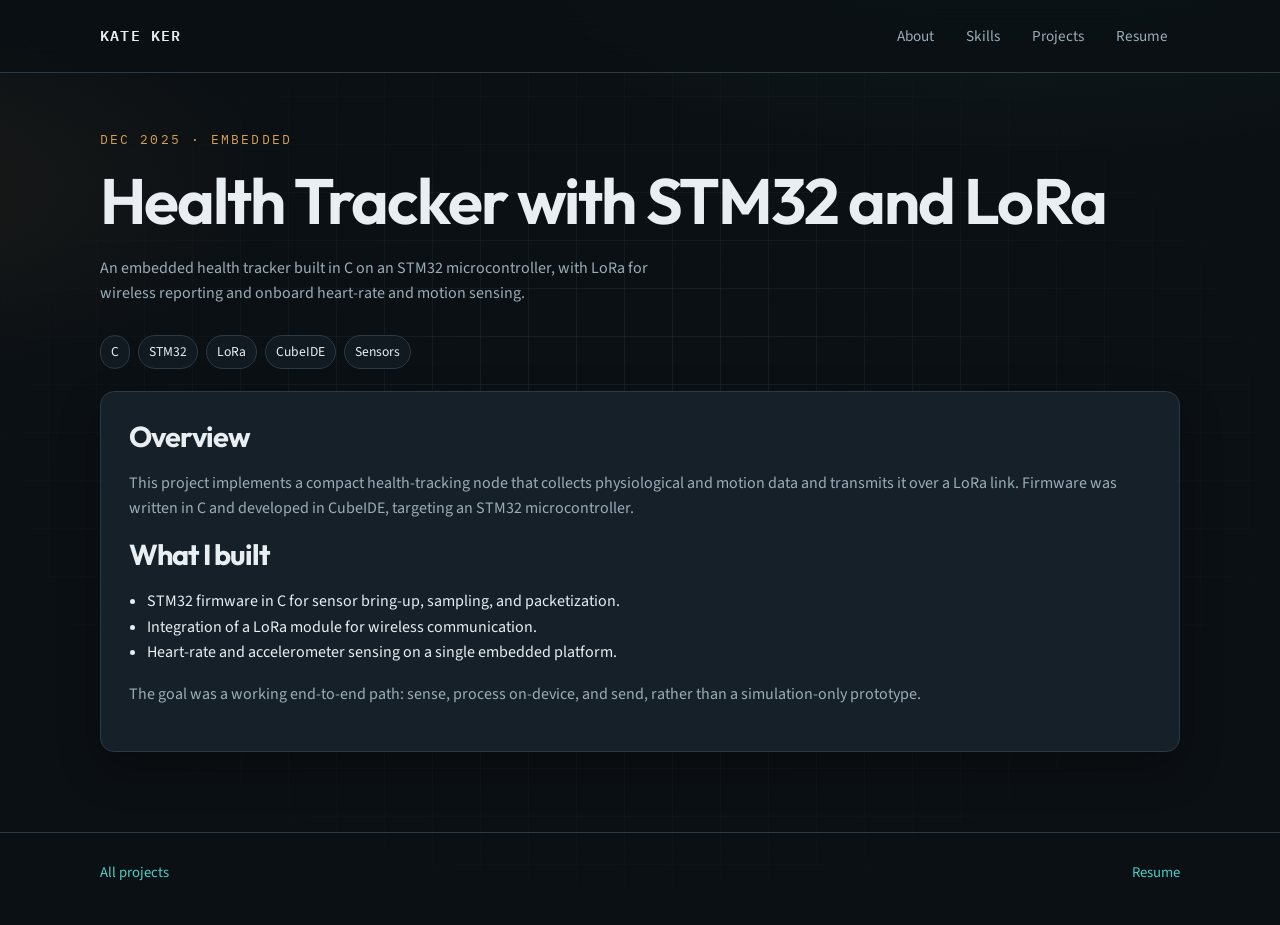
==== projects/health-tracker.html @ 916dba59 "Add a GitHub Pages portfolio with intro, skills, projects, and resume. Co-authored-by: Cursor <curso" ====
<!DOCTYPE html>
<html lang="en">
  <head>
    <meta charset="utf-8" />
    <meta name="viewport" content="width=device-width, initial-scale=1" />
    <title>Health Tracker with STM32 and LoRa | Kate Ker</title>
    <link rel="preconnect" href="https://fonts.googleapis.com" />
    <link rel="preconnect" href="https://fonts.gstatic.com" crossorigin />
    <link
      href="https://fonts.googleapis.com/css2?family=IBM+Plex+Mono:wght@400;600&family=Outfit:wght@500;650&family=Source+Sans+3:wght@400;600;700&display=swap"
      rel="stylesheet"
    />
    <link rel="stylesheet" href="../css/styles.css" />
  </head>
  <body>
    <div class="page-bg" aria-hidden="true"></div>
    <header class="site-header">
      <div class="wrap header-inner">
        <a class="logo" href="../index.html">Kate Ker</a>
        <button class="nav-toggle" type="button" aria-expanded="false" aria-controls="site-nav">Menu</button>
        <nav class="nav" id="site-nav">
          <a href="../index.html#about">About</a>
          <a href="../index.html#skills">Skills</a>
          <a href="../index.html#projects">Projects</a>
          <a href="../resume.html">Resume</a>
        </nav>
      </div>
    </header>

    <main class="page">
      <div class="wrap">
        <p class="kicker">Dec 2025 · Embedded</p>
        <h1>Health Tracker with STM32 and LoRa</h1>
        <p class="page-intro">
          An embedded health tracker built in C on an STM32 microcontroller, with LoRa for wireless
          reporting and onboard heart-rate and motion sensing.
        </p>
        <div class="tags" style="margin-bottom: 22px">
          <span class="tag">C</span>
          <span class="tag">STM32</span>
          <span class="tag">LoRa</span>
          <span class="tag">CubeIDE</span>
          <span class="tag">Sensors</span>
        </div>
        <article class="project-body">
          <h2>Overview</h2>
          <p>
            This project implements a compact health-tracking node that collects physiological and
            motion data and transmits it over a LoRa link. Firmware was written in C and developed
            in CubeIDE, targeting an STM32 microcontroller.
          </p>
          <h2>What I built</h2>
          <ul>
            <li>STM32 firmware in C for sensor bring-up, sampling, and packetization.</li>
            <li>Integration of a LoRa module for wireless communication.</li>
            <li>Heart-rate and accelerometer sensing on a single embedded platform.</li>
          </ul>
          <p>
            The goal was a working end-to-end path: sense, process on-device, and send, rather than
            a simulation-only prototype.
          </p>
        </article>
      </div>
    </main>

    <footer class="site-footer">
      <div class="wrap footer-inner">
        <a href="../index.html#projects">All projects</a>
        <a href="../resume.html">Resume</a>
      </div>
    </footer>
    <script src="../js/main.js"></script>
  </body>
</html>
---- css/styles.css ----
:root {
  --bg: #0b1014;
  --bg-elevated: #121a21;
  --bg-card: #162028;
  --line: #2a3a46;
  --text: #e8eef2;
  --muted: #9aadb8;
  --accent: #d4a056;
  --accent-2: #4ecdc4;
  --accent-dim: rgba(212, 160, 86, 0.14);
  --shadow: 0 18px 40px rgba(0, 0, 0, 0.28);
  --radius: 14px;
  --max: 1080px;
  --nav-h: 72px;
}

*,
*::before,
*::after {
  box-sizing: border-box;
}

html {
  scroll-behavior: smooth;
  scroll-padding-top: calc(var(--nav-h) + 12px);
}

section {
  padding: 28px 0 64px;
  scroll-margin-top: calc(var(--nav-h) + 12px);
}

body {
  margin: 0;
  font-family: "Source Sans 3", "Segoe UI", sans-serif;
  color: var(--text);
  background:
    radial-gradient(1200px 500px at 80% -10%, rgba(78, 205, 196, 0.08), transparent 50%),
    radial-gradient(900px 420px at -10% 20%, rgba(212, 160, 86, 0.08), transparent 45%),
    var(--bg);
  line-height: 1.6;
  min-height: 100vh;
}

.page-bg {
  position: fixed;
  inset: 0;
  pointer-events: none;
  background-image:
    linear-gradient(rgba(42, 58, 70, 0.35) 1px, transparent 1px),
    linear-gradient(90deg, rgba(42, 58, 70, 0.35) 1px, transparent 1px);
  background-size: 48px 48px;
  mask-image: radial-gradient(ellipse at center, black 20%, transparent 75%);
  z-index: -1;
}

a {
  color: var(--accent-2);
  text-decoration: none;
}

a:hover {
  text-decoration: underline;
}

img {
  max-width: 100%;
}

.wrap {
  width: min(var(--max), calc(100% - 40px));
  margin: 0 auto;
}

.site-header {
  position: sticky;
  top: 0;
  z-index: 20;
  backdrop-filter: blur(16px);
  background: rgba(11, 16, 20, 0.78);
  border-bottom: 1px solid var(--line);
}

.header-inner {
  height: var(--nav-h);
  display: flex;
  align-items: center;
  justify-content: space-between;
  gap: 16px;
}

.logo {
  font-family: "IBM Plex Mono", ui-monospace, monospace;
  font-weight: 600;
  letter-spacing: 0.08em;
  text-transform: uppercase;
  color: var(--text);
  font-size: 0.92rem;
}

.logo:hover {
  text-decoration: none;
  color: var(--accent);
}

.nav {
  display: flex;
  align-items: center;
  gap: 8px;
}

.nav a {
  color: var(--muted);
  padding: 8px 12px;
  border-radius: 999px;
  font-size: 0.95rem;
}

.nav a:hover,
.nav a[aria-current="page"] {
  color: var(--text);
  background: var(--bg-elevated);
  text-decoration: none;
}

.nav-toggle {
  display: none;
  background: transparent;
  border: 1px solid var(--line);
  color: var(--text);
  border-radius: 8px;
  padding: 8px 10px;
  cursor: pointer;
}

.hero {
  padding: 88px 0 48px;
}

.kicker {
  font-family: "IBM Plex Mono", ui-monospace, monospace;
  color: var(--accent);
  font-size: 0.82rem;
  letter-spacing: 0.16em;
  text-transform: uppercase;
  margin: 0 0 14px;
}

h1,
h2,
h3 {
  font-family: "Outfit", "Source Sans 3", sans-serif;
  letter-spacing: -0.03em;
  line-height: 1.15;
}

h1 {
  font-size: clamp(2.4rem, 5vw, 4.2rem);
  margin: 0 0 18px;
  font-weight: 650;
}

h2 {
  font-size: 1.8rem;
  margin: 0 0 18px;
}

h3 {
  font-size: 1.2rem;
  margin: 0 0 8px;
}

.lede {
  font-size: 1.15rem;
  color: var(--muted);
  max-width: 62ch;
  margin: 0 0 28px;
}

.hero-actions {
  display: flex;
  flex-wrap: wrap;
  gap: 12px;
}

.btn {
  display: inline-flex;
  align-items: center;
  gap: 8px;
  border-radius: 999px;
  padding: 11px 18px;
  font-weight: 600;
  border: 1px solid transparent;
}

.btn:hover {
  text-decoration: none;
}

.btn-primary {
  background: var(--accent);
  color: #1a1208;
}

.btn-primary:hover {
  filter: brightness(1.08);
}

.btn-ghost {
  border-color: var(--line);
  color: var(--text);
  background: transparent;
}

.btn-ghost:hover {
  border-color: var(--accent);
  color: var(--accent);
}

.section-head {
  display: flex;
  align-items: end;
  justify-content: space-between;
  gap: 16px;
  margin-bottom: 22px;
}

.section-head p {
  margin: 0;
  color: var(--muted);
  max-width: 48ch;
}

.skill-groups {
  display: grid;
  grid-template-columns: repeat(2, minmax(0, 1fr));
  gap: 16px;
}

.skill-card,
.project-card,
.resume-block,
.project-body {
  background: var(--bg-card);
  border: 1px solid var(--line);
  border-radius: var(--radius);
  box-shadow: var(--shadow);
}

.skill-card {
  padding: 20px 22px;
}

.skill-card h3 {
  font-family: "IBM Plex Mono", ui-monospace, monospace;
  font-size: 0.78rem;
  letter-spacing: 0.12em;
  text-transform: uppercase;
  color: var(--accent-2);
}

.tags {
  display: flex;
  flex-wrap: wrap;
  gap: 8px;
}

.tag {
  font-size: 0.85rem;
  color: var(--text);
  background: var(--bg-elevated);
  border: 1px solid var(--line);
  border-radius: 999px;
  padding: 5px 10px;
}

.project-grid {
  display: grid;
  grid-template-columns: repeat(2, minmax(0, 1fr));
  gap: 16px;
}

.project-card {
  padding: 22px;
  display: flex;
  flex-direction: column;
  gap: 12px;
  color: inherit;
  min-height: 230px;
  transition: transform 0.18s ease, border-color 0.18s ease;
}

.project-card:hover {
  transform: translateY(-3px);
  border-color: var(--accent);
  text-decoration: none;
}

.project-card .meta {
  font-family: "IBM Plex Mono", ui-monospace, monospace;
  font-size: 0.78rem;
  color: var(--muted);
}

.project-card p {
  margin: 0;
  color: var(--muted);
  flex: 1;
}

.project-card .cta {
  color: var(--accent);
  font-weight: 650;
  font-size: 0.92rem;
}

.page {
  padding: 56px 0 80px;
}

.page-intro {
  max-width: 70ch;
  color: var(--muted);
  margin-bottom: 28px;
}

.project-body,
.resume-block {
  padding: 28px;
}

.project-body p,
.resume-block p,
.resume-block li {
  color: var(--muted);
}

.resume-top {
  display: flex;
  justify-content: space-between;
  gap: 18px;
  align-items: start;
  flex-wrap: wrap;
  margin-bottom: 28px;
}

.resume-contact {
  color: var(--muted);
  margin: 8px 0 0;
}

.resume-block + .resume-block {
  margin-top: 16px;
}

.resume-job {
  margin-bottom: 22px;
}

.resume-job:last-child {
  margin-bottom: 0;
}

.job-head {
  display: flex;
  justify-content: space-between;
  gap: 12px;
  flex-wrap: wrap;
}

.job-head span {
  color: var(--muted);
  font-family: "IBM Plex Mono", ui-monospace, monospace;
  font-size: 0.85rem;
}

.resume-job ul,
.project-body ul {
  margin: 8px 0 0;
  padding-left: 18px;
}

.site-footer {
  border-top: 1px solid var(--line);
  padding: 28px 0 40px;
  color: var(--muted);
  font-size: 0.92rem;
}

.footer-inner {
  display: flex;
  justify-content: space-between;
  gap: 12px;
  flex-wrap: wrap;
}

@media (max-width: 800px) {
  .skill-groups,
  .project-grid {
    grid-template-columns: 1fr;
  }

  .nav-toggle {
    display: inline-flex;
  }

  .nav {
    display: none;
    position: absolute;
    top: var(--nav-h);
    left: 0;
    right: 0;
    background: rgba(11, 16, 20, 0.96);
    border-bottom: 1px solid var(--line);
    padding: 12px 20px 18px;
    flex-direction: column;
    align-items: stretch;
  }

  .nav.open {
    display: flex;
  }
}
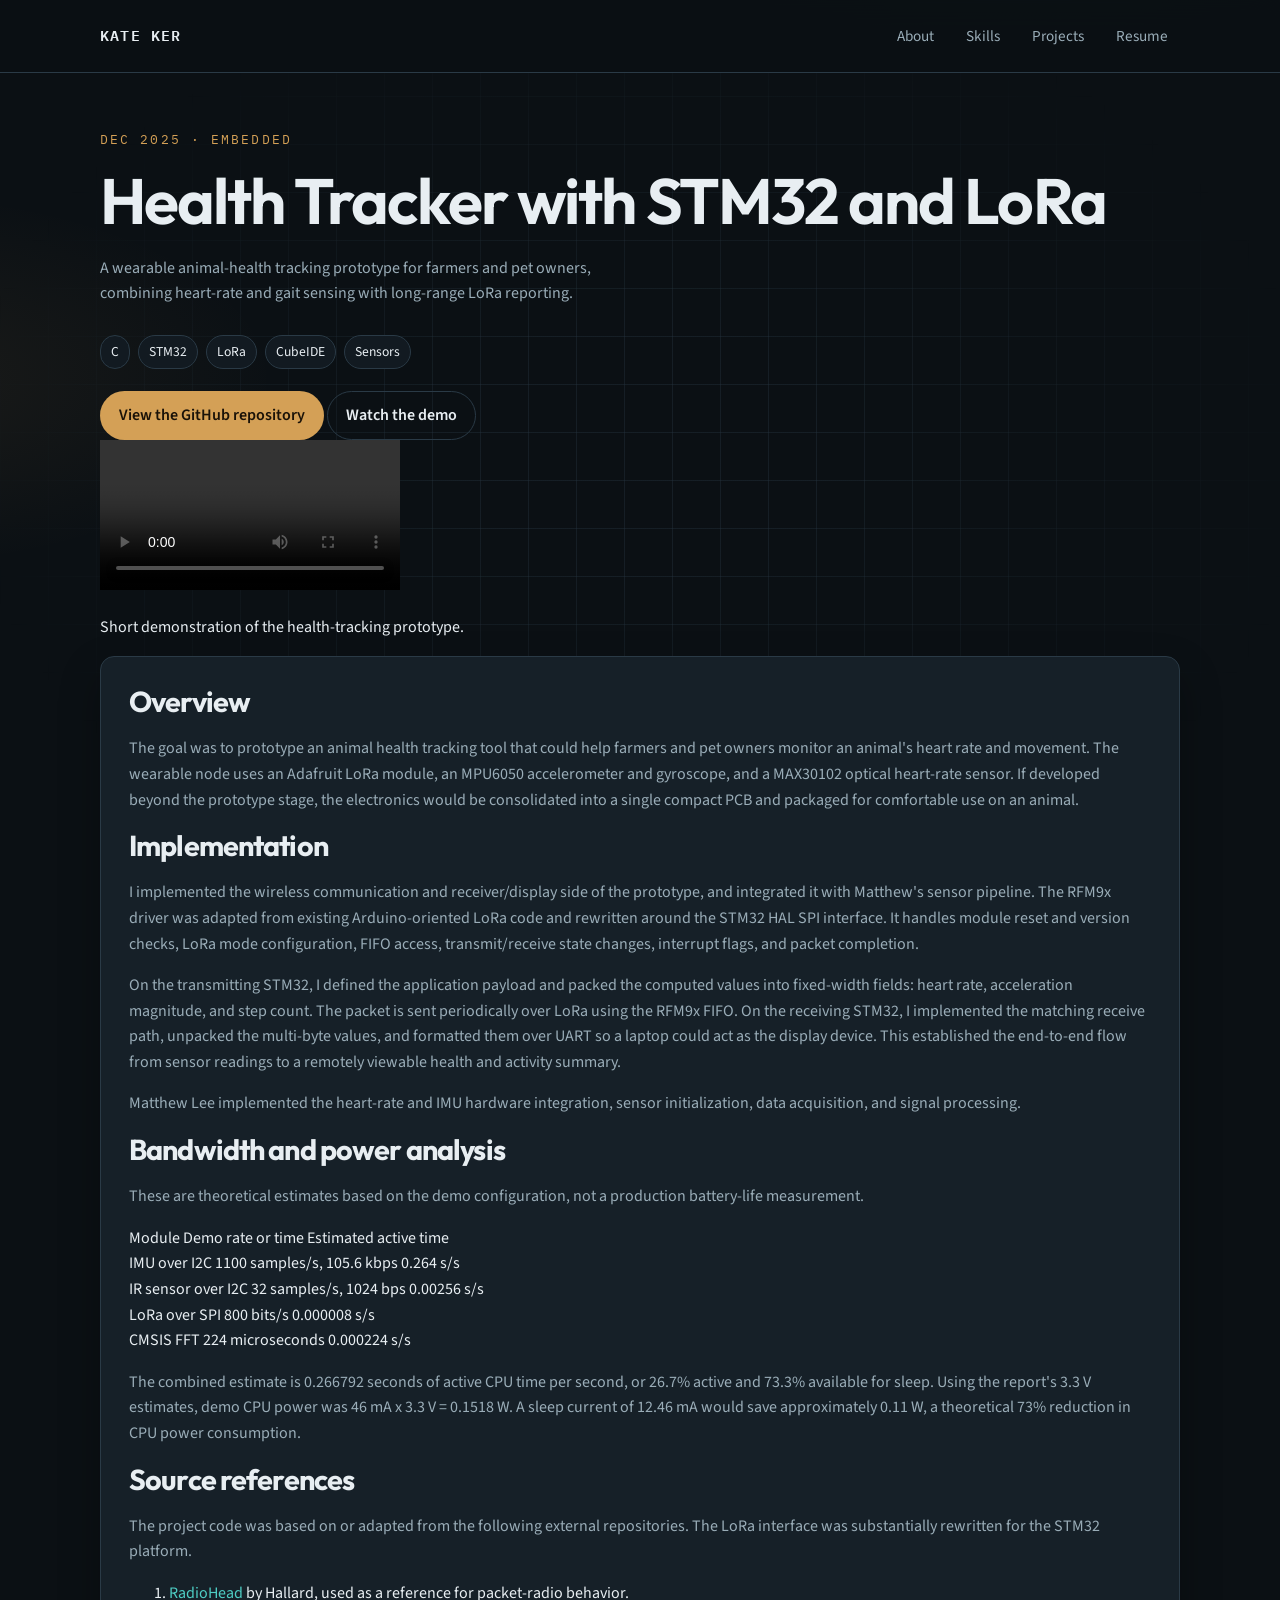
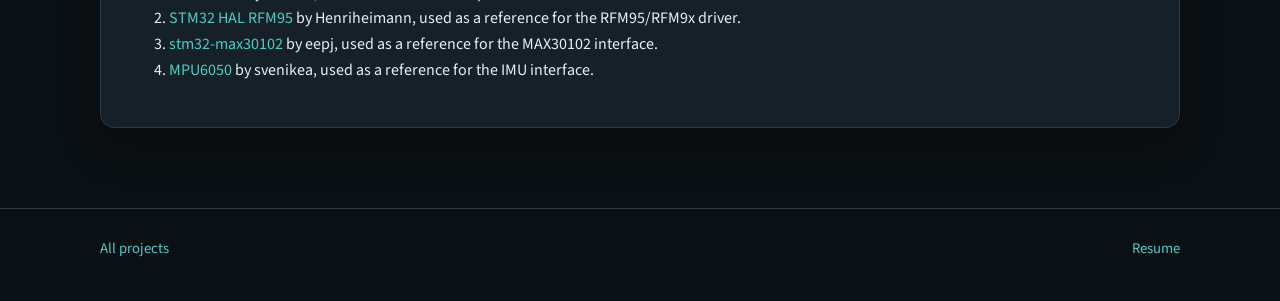
==== commit 9068c92b: "updated health tracker page" ====
--- a/projects/health-tracker.html
+++ b/projects/health-tracker.html
@@ -32,8 +32,8 @@
         <p class="kicker">Dec 2025 · Embedded</p>
         <h1>Health Tracker with STM32 and LoRa</h1>
         <p class="page-intro">
-          An embedded health tracker built in C on an STM32 microcontroller, with LoRa for wireless
-          reporting and onboard heart-rate and motion sensing.
+          A wearable animal-health tracking prototype for farmers and pet owners, combining heart-rate
+          and gait sensing with long-range LoRa reporting.
         </p>
         <div class="tags" style="margin-bottom: 22px">
           <span class="tag">C</span>
@@ -42,23 +42,97 @@
           <span class="tag">CubeIDE</span>
           <span class="tag">Sensors</span>
         </div>
+        <div class="project-actions">
+          <a class="btn btn-primary" href="https://github.com/kate-omi/PetHealthTracker" target="_blank" rel="noreferrer">
+            View the GitHub repository
+          </a>
+          <a class="btn btn-ghost" href="#demo">Watch the demo</a>
+        </div>
+        <div class="project-demo project-demo-top" id="demo">
+          <video controls preload="metadata">
+            <source src="../assets/Health-Tracker-Demo.MOV" type="video/quicktime" />
+            Your browser does not support embedded video. <a href="../assets/Health-Tracker-Demo.MOV">View the demo video</a>.
+          </video>
+          <p class="project-demo-caption">Short demonstration of the health-tracking prototype.</p>
+        </div>
         <article class="project-body">
           <h2>Overview</h2>
           <p>
-            This project implements a compact health-tracking node that collects physiological and
-            motion data and transmits it over a LoRa link. Firmware was written in C and developed
-            in CubeIDE, targeting an STM32 microcontroller.
+            The goal was to prototype an animal health tracking tool that could help farmers and pet
+            owners monitor an animal's heart rate and movement. The wearable node uses an Adafruit
+            LoRa module, an MPU6050 accelerometer and gyroscope, and a MAX30102 optical heart-rate
+            sensor. If developed beyond the prototype stage, the electronics would be consolidated
+            into a single compact PCB and packaged for comfortable use on an animal.
           </p>
-          <h2>What I built</h2>
-          <ul>
-            <li>STM32 firmware in C for sensor bring-up, sampling, and packetization.</li>
-            <li>Integration of a LoRa module for wireless communication.</li>
-            <li>Heart-rate and accelerometer sensing on a single embedded platform.</li>
-          </ul>
+          <h2>Implementation</h2>
           <p>
-            The goal was a working end-to-end path: sense, process on-device, and send, rather than
-            a simulation-only prototype.
+            I implemented the wireless communication and receiver/display side of the prototype, and
+            integrated it with Matthew's sensor pipeline. The RFM9x driver was adapted from existing
+            Arduino-oriented LoRa code and rewritten around the STM32 HAL SPI interface. It handles
+            module reset and version checks, LoRa mode configuration, FIFO access, transmit/receive
+            state changes, interrupt flags, and packet completion.
           </p>
+          <p>
+            On the transmitting STM32, I defined the application payload and packed the computed values
+            into fixed-width fields: heart rate, acceleration magnitude, and step count. The packet is
+            sent periodically over LoRa using the RFM9x FIFO. On the receiving STM32, I implemented the
+            matching receive path, unpacked the multi-byte values, and formatted them over UART so a
+            laptop could act as the display device. This established the end-to-end flow from sensor
+            readings to a remotely viewable health and activity summary.
+          </p>
+          <p>
+            Matthew Lee implemented the heart-rate and IMU hardware integration, sensor initialization,
+            data acquisition, and signal processing.
+          </p>
+          <h2>Bandwidth and power analysis</h2>
+          <p>
+            These are theoretical estimates based on the
+            demo configuration, not a production battery-life measurement.
+          </p>
+          <div class="metrics-table" role="table" aria-label="Bandwidth and power analysis">
+            <div class="metrics-row metrics-heading" role="row">
+              <span role="columnheader">Module</span>
+              <span role="columnheader">Demo rate or time</span>
+              <span role="columnheader">Estimated active time</span>
+            </div>
+            <div class="metrics-row" role="row">
+              <span role="cell">IMU over I2C</span>
+              <span role="cell">1100 samples/s, 105.6 kbps</span>
+              <span role="cell">0.264 s/s</span>
+            </div>
+            <div class="metrics-row" role="row">
+              <span role="cell">IR sensor over I2C</span>
+              <span role="cell">32 samples/s, 1024 bps</span>
+              <span role="cell">0.00256 s/s</span>
+            </div>
+            <div class="metrics-row" role="row">
+              <span role="cell">LoRa over SPI</span>
+              <span role="cell">800 bits/s</span>
+              <span role="cell">0.000008 s/s</span>
+            </div>
+            <div class="metrics-row" role="row">
+              <span role="cell">CMSIS FFT</span>
+              <span role="cell">224 microseconds</span>
+              <span role="cell">0.000224 s/s</span>
+            </div>
+          </div>
+          <p>
+            The combined estimate is 0.266792 seconds of active CPU time per second, or 26.7% active
+            and 73.3% available for sleep. Using the report's 3.3 V estimates, demo CPU power was
+            46 mA x 3.3 V = 0.1518 W. A sleep current of 12.46 mA would save approximately 0.11 W,
+            a theoretical 73% reduction in CPU power consumption.
+          </p>
+          <h2>Source references</h2>
+          <p>
+            The project code was based on or adapted from the following external repositories. The
+            LoRa interface was substantially rewritten for the STM32 platform.
+          </p>
+          <ol class="source-list">
+            <li><a href="https://github.com/hallard/RadioHead" target="_blank" rel="noreferrer">RadioHead</a> by Hallard, used as a reference for packet-radio behavior.</li>
+            <li><a href="https://github.com/henriheimann/stm32-hal-rfm95" target="_blank" rel="noreferrer">STM32 HAL RFM95</a> by Henriheimann, used as a reference for the RFM95/RFM9x driver.</li>
+            <li><a href="https://github.com/eepj/stm32-max30102" target="_blank" rel="noreferrer">stm32-max30102</a> by eepj, used as a reference for the MAX30102 interface.</li>
+            <li><a href="https://github.com/svenikea/MPU6050" target="_blank" rel="noreferrer">MPU6050</a> by svenikea, used as a reference for the IMU interface.</li>
+          </ol>
         </article>
       </div>
     </main>
